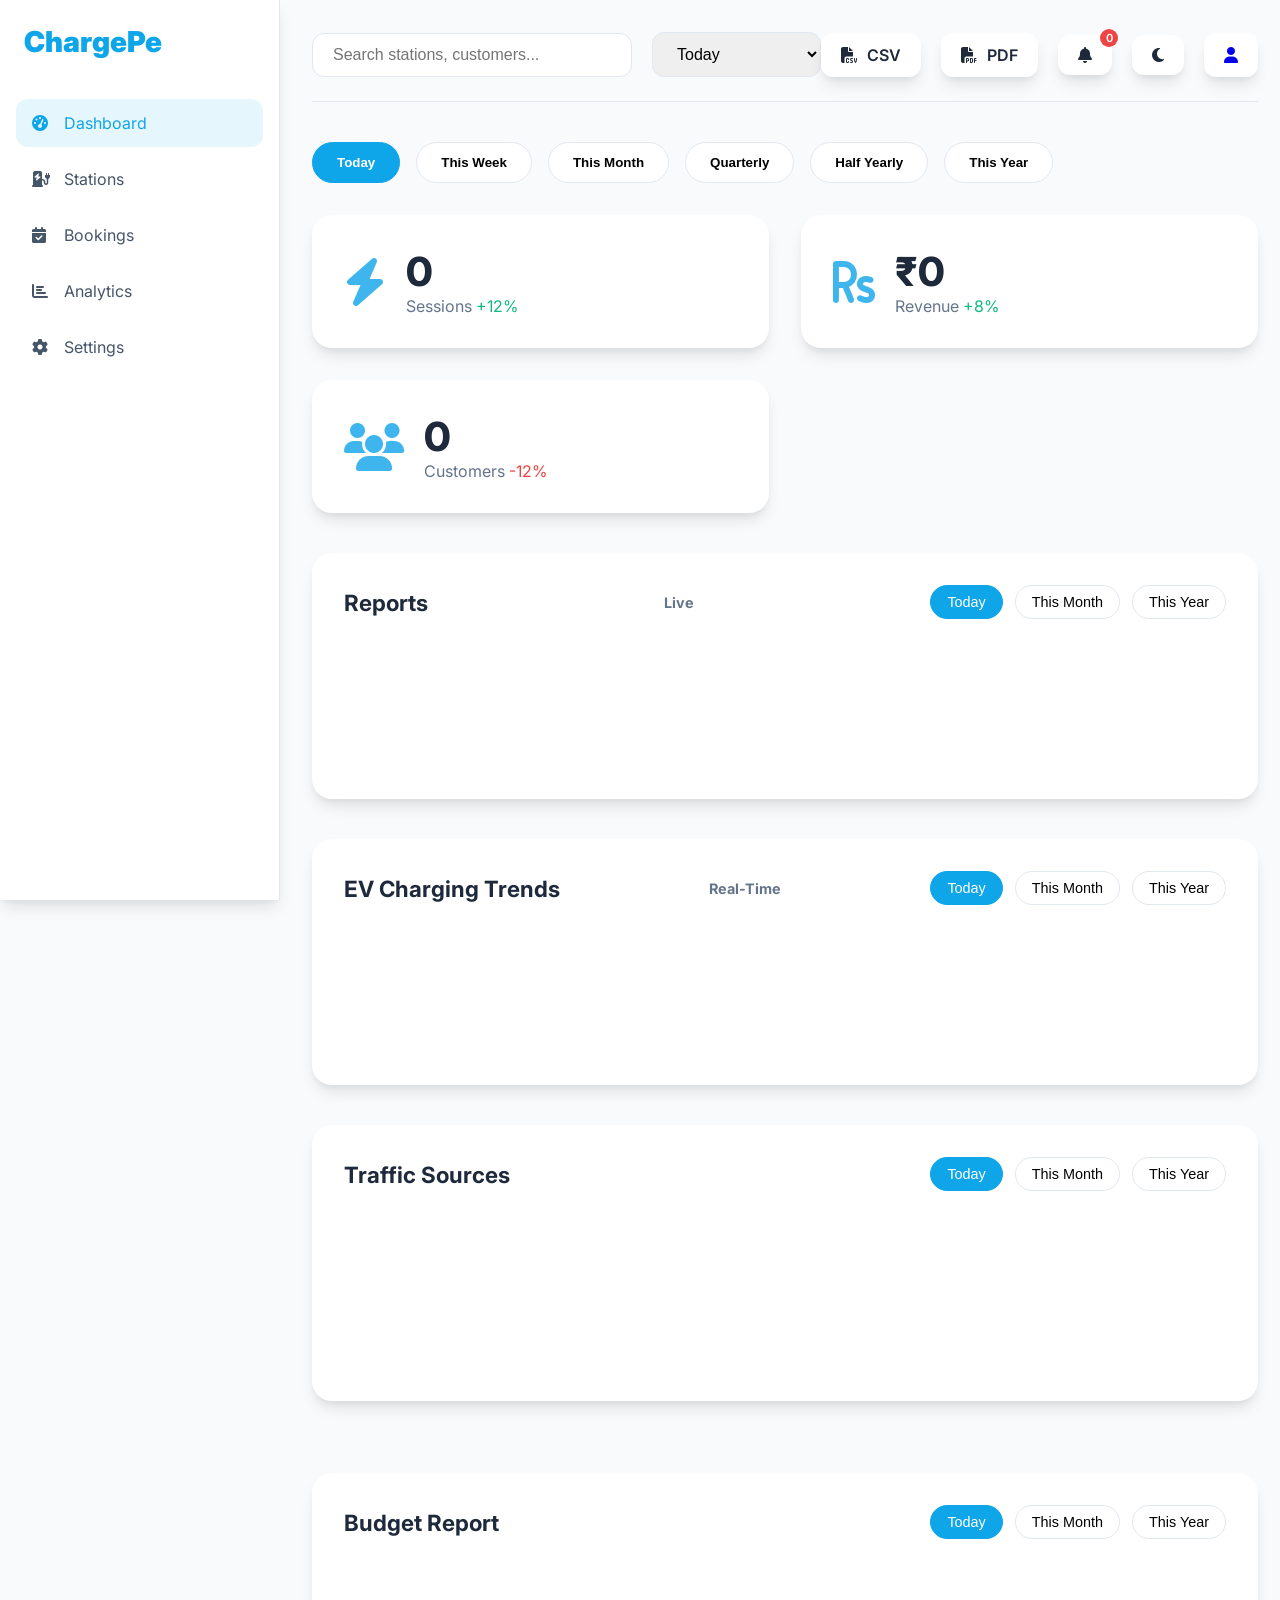
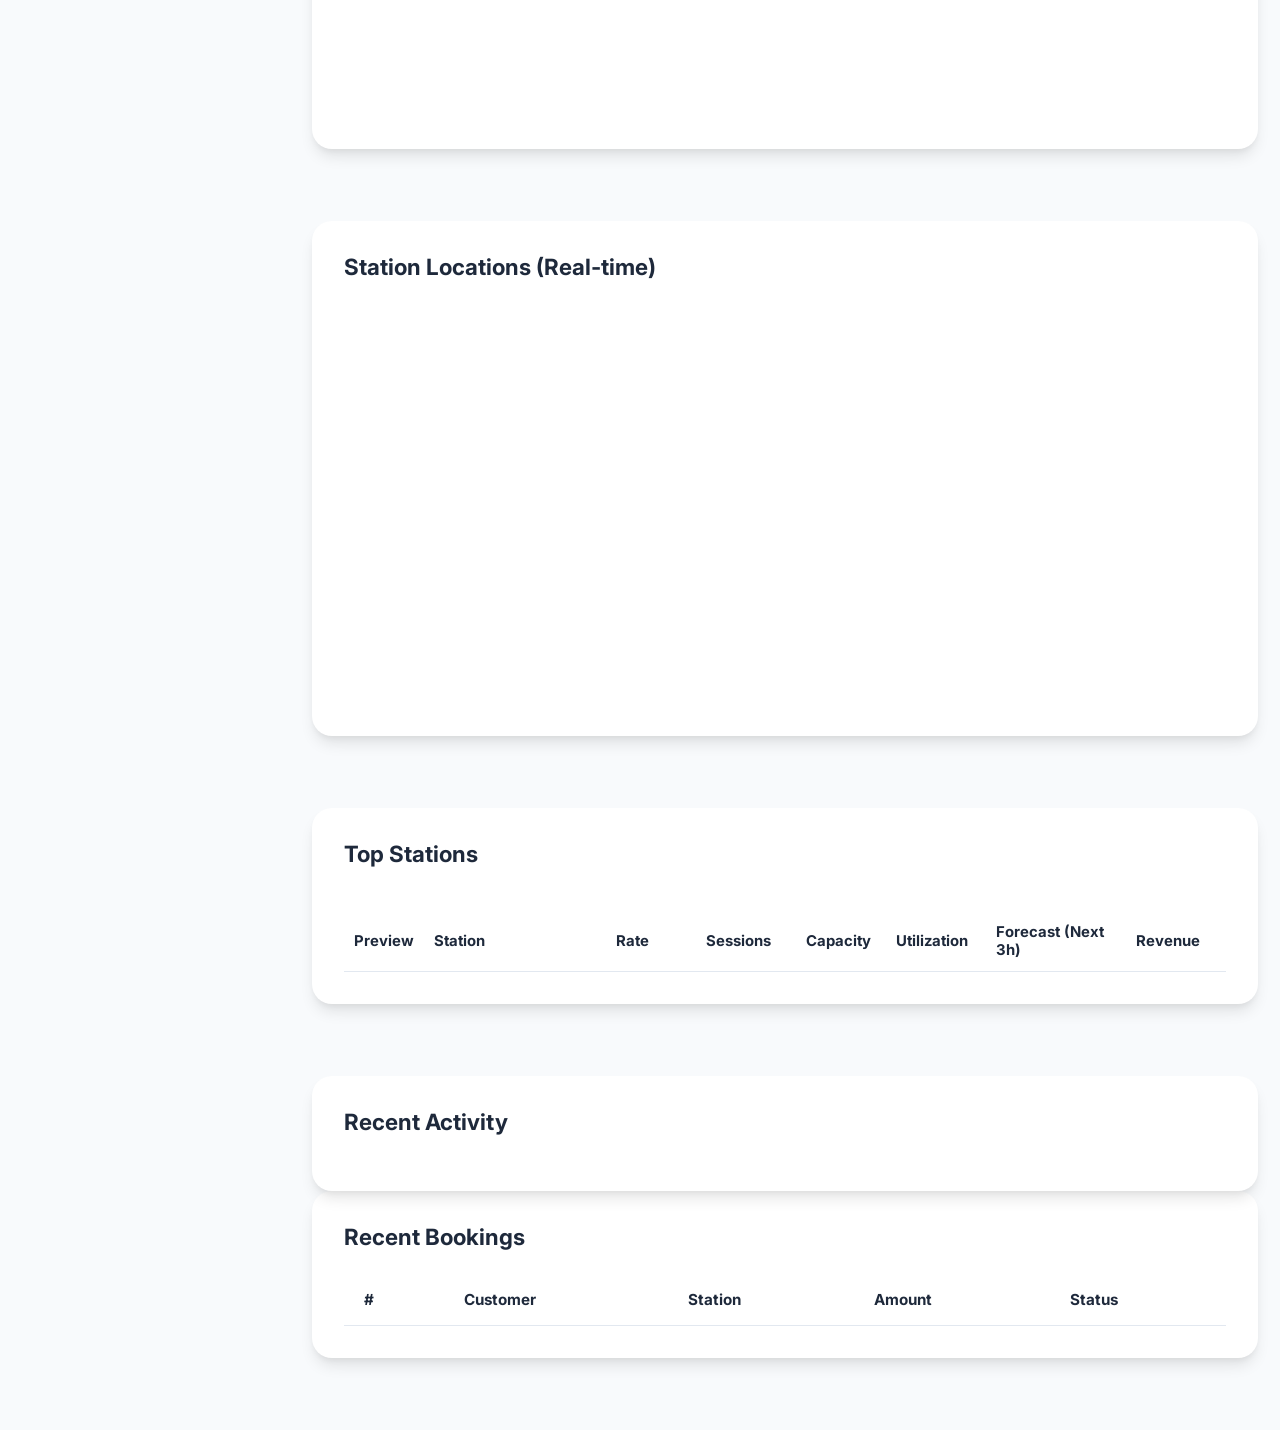
==== dashboard.html @ 171cabf8 "Add files via upload" ====
<!DOCTYPE html>
<html lang="en">

<head>
    <meta charset="UTF-8" />
    <meta name="viewport" content="width=device-width, initial-scale=1.0" />
    <title>ChargePe • Admin Dashboard</title>

    <!-- Fonts & Icons -->
    <link href="https://fonts.googleapis.com/css2?family=Inter:wght@300;400;500;600;700;800;900&display=swap"
        rel="stylesheet">
    <link rel="stylesheet" href="https://cdnjs.cloudflare.com/ajax/libs/font-awesome/6.5.0/css/all.min.css" />

    <!-- Leaflet for Maps -->
    <link rel="stylesheet" href="https://unpkg.com/leaflet@1.9.4/dist/leaflet.css" />
    <script src="https://unpkg.com/leaflet@1.9.4/dist/leaflet.js"></script>

    <!-- Chart.js -->
    <script src="https://cdn.jsdelivr.net/npm/chart.js"></script>

    <!-- PapaParse for CSV generation -->
    <script src="https://cdnjs.cloudflare.com/ajax/libs/PapaParse/5.4.1/papaparse.min.js"></script>

    <!-- jsPDF + autoTable for PDF generation -->
    <script src="https://cdnjs.cloudflare.com/ajax/libs/jspdf/2.5.1/jspdf.umd.min.js"></script>
    <script src="https://cdnjs.cloudflare.com/ajax/libs/jspdf-autotable/3.8.2/jspdf.plugin.autotable.min.js"></script>

    <style>
        :root {
            --bg: #f8fafc;
            --card: #ffffff;
            --text: #1e293b;
            --muted: #64748b;
            --primary: #0ea5e9;
            --green: #10b981;
            --orange: #f59e0b;
            --red: #ef4444;
            --border: #e2e8f0;
            --shadow: 0 10px 15px -3px rgba(0, 0, 0, 0.1), 0 4px 6px -2px rgba(0, 0, 0, 0.05);
            --sidebar: #ffffff;
            --sidebar-text: #475569;
        }

        body.dark {
            --bg: #0f172a;
            --card: #1e293b;
            --text: #e2e8f0;
            --muted: #94a3b8;
            --border: #334155;
            --shadow: 0 10px 15px -3px rgba(0, 0, 0, 0.4);
            --sidebar: #1e293b;
            --sidebar-text: #cbd5e1;
        }

        * {
            box-sizing: border-box;
            margin: 0;
            padding: 0;
        }

        body {
            font-family: 'Inter', sans-serif;
            background: var(--bg);
            color: var(--text);
            display: flex;
            transition: background 0.3s;
        }

        body.dark .chart-title,
        body.dark .summary-info p,
        body.dark .activity-item,
        body.dark table th,
        body.dark table td {
            color: var(--text);
        }

        /* Sidebar */
        .sidebar {
            width: 280px;
            background: var(--sidebar);
            border-right: 1px solid var(--border);
            padding: 24px 16px;
            height: 100vh;
            position: fixed;
            overflow-y: auto;
            box-shadow: var(--shadow);
            z-index: 100;
        }

        .sidebar .logo {
            font-size: 1.8rem;
            font-weight: 900;
            color: var(--primary);
            margin-bottom: 40px;
            padding-left: 8px;
        }

        .nav-item {
            padding: 14px 16px;
            border-radius: 12px;
            margin-bottom: 8px;
            display: flex;
            align-items: center;
            gap: 12px;
            color: var(--sidebar-text);
            cursor: pointer;
            transition: all 0.3s;
        }

        .nav-item:hover,
        .nav-item.active {
            background: rgba(14, 165, 233, 0.1);
            color: var(--primary);
        }

        .nav-item i {
            width: 20px;
        }

        /* Main Content */
        .main-content {
            margin-left: 280px;
            flex: 1;
            padding: 32px;
        }

        header {
            display: flex;
            justify-content: space-between;
            align-items: center;
            margin-bottom: 40px;
            padding-bottom: 24px;
            border-bottom: 1px solid var(--border);
        }

        .header-right {
            display: flex;
            align-items: center;
            gap: 20px;
        }

        .search-bar {
            padding: 12px 20px;
            border: 1px solid var(--border);
            border-radius: 12px;
            background: var(--card);
            width: 320px;
            font-size: 1rem;
        }

        .icon-btn {
            padding: 12px 20px;
            background: var(--card);
            border-radius: 12px;
            cursor: pointer;
            box-shadow: var(--shadow);
            display: flex;
            align-items: center;
            gap: 10px;
            font-weight: 600;
            transition: all 0.3s;
        }

        .icon-btn:hover {
            transform: translateY(-2px);
        }

        .badge {
            position: absolute;
            top: -6px;
            right: -6px;
            background: var(--red);
            color: white;
            font-size: 0.7rem;
            width: 18px;
            height: 18px;
            border-radius: 50%;
            display: flex;
            align-items: center;
            justify-content: center;
        }

        .summary-cards {
            display: grid;
            grid-template-columns: repeat(auto-fit, minmax(300px, 1fr));
            gap: 32px;
            margin-bottom: 40px;
        }

        .summary-card {
            background: var(--card);
            padding: 32px;
            border-radius: 20px;
            box-shadow: var(--shadow);
            display: flex;
            align-items: center;
            gap: 20px;
            transition: all 0.3s;
        }

        .summary-card:hover {
            transform: translateY(-5px);
        }

        .summary-card i {
            font-size: 3rem;
            color: var(--primary);
            opacity: 0.8;
        }

        .summary-info h3 {
            font-size: 2.5rem;
            font-weight: 800;
        }

        .summary-info p {
            color: var(--muted);
            font-size: 1rem;
        }

        .chart-container,
        .table-card {
            background: var(--card);
            border-radius: 20px;
            padding: 32px;
            box-shadow: var(--shadow);
            margin-bottom: 40px;
        }

        .chart-title {
            font-size: 1.4rem;
            color: var(--text);
            margin-bottom: 24px;
            display: flex;
            justify-content: space-between;
            align-items: center;
            font-weight: 700;
        }

        .chart-filter {
            display: flex;
            gap: 12px;
        }

        .chart-filter-btn {
            padding: 8px 16px;
            border-radius: 999px;
            border: 1px solid var(--border);
            background: var(--card);
            cursor: pointer;
            transition: all 0.3s;
            font-size: 0.9rem;
        }

        .chart-filter-btn:hover {
            background: var(--primary);
            color: white;
        }

        .chart-filter-btn.active {
            background: var(--primary);
            color: white;
            border-color: var(--primary);
        }

        .grid {
            display: grid;
            grid-template-columns: repeat(auto-fit, minmax(450px, 1fr));
            gap: 32px;
        }

        .status-approved {
            background: #dcfce7;
            color: var(--green);
        }

        .status-pending {
            background: #fef3c7;
            color: var(--orange);
        }

        .status-rejected {
            background: #fee2e2;
            color: var(--red);
        }

        .status {
            padding: 8px 16px;
            border-radius: 999px;
            font-weight: 600;
            font-size: 0.9rem;
        }

        /* Filter Buttons */
        .filter-row {
            display: flex;
            gap: 16px;
            margin-bottom: 32px;
            flex-wrap: wrap;
        }

        .filter-btn {
            padding: 12px 24px;
            border-radius: 999px;
            border: 1px solid var(--border);
            background: var(--card);
            cursor: pointer;
            transition: all 0.3s;
            font-weight: 600;
        }

        .filter-btn:hover {
            background: var(--primary);
            color: white;
        }

        .filter-btn.active {
            background: var(--primary);
            color: white;
            border-color: var(--primary);
        }

        /* Popup */
        #bookingPopup {
            position: fixed;
            bottom: 40px;
            right: 40px;
            width: 400px;
            background: var(--card);
            border-radius: 20px;
            padding: 32px;
            box-shadow: 0 20px 40px rgba(0, 0, 0, 0.25);
            border: 1px solid var(--border);
            z-index: 1000;
            display: none;
            animation: slideUp 0.4s ease;
        }

        @keyframes slideUp {
            from {
                transform: translateY(100px);
                opacity: 0;
            }

            to {
                transform: translateY(0);
                opacity: 1;
            }
        }

        .popup-station-img {
            width: 100%;
            height: 160px;
            object-fit: cover;
            border-radius: 16px;
            margin: 20px 0;
        }

        /* Activity Log */
        .activity-log {
            background: var(--card);
            border-radius: 20px;
            padding: 32px;
            box-shadow: var(--shadow);
            max-height: 450px;
            overflow-y: auto;
        }

        .activity-item {
            padding: 16px 0;
            border-bottom: 1px solid var(--border);
            font-size: 1rem;
            color: var(--muted);
        }

        .activity-item:last-child {
            border-bottom: none;
        }

        table {
            width: 100%;
            border-collapse: collapse;
            margin-top: 20px;
        }

        th,
        td {
            padding: 16px 20px;
            text-align: left;
            border-bottom: 1px solid var(--border);
            font-size: 0.95rem;
        }

        th {
            font-weight: 700;
            color: var(--text);
        }

        td img {
            border-radius: 8px;
        }

        /* Top Stations Specific Styling */
        #top-stations table th,
        #top-stations table td {
            padding: 12px 10px;
            font-size: 0.93rem;
        }

        #top-stations table img {
            width: 36px;
            height: 36px;
            object-fit: cover;
            border-radius: 6px;
        }

        @media (max-width: 1400px) {
            .grid {
                grid-template-columns: 1fr;
            }
        }

        @media (max-width: 1024px) {
            .sidebar {
                width: 80px;
                padding: 24px 0;
            }

            .sidebar .logo,
            .nav-item span {
                display: none;
            }

            .main-content {
                margin-left: 80px;
            }

            .search-bar {
                width: 200px;
            }
        }
    </style>
</head>

<body>

    <!-- Sidebar -->
    <aside class="sidebar">
        <div class="logo">ChargePe</div>
        <nav>
            <div class="nav-item active" data-section="dashboard"><i
                    class="fas fa-tachometer-alt"></i><span>Dashboard</span></div>
            <div class="nav-item" data-section="top-stations"><i
                    class="fas fa-charging-station"></i><span>Stations</span></div>
            <div class="nav-item" data-section="recent-bookings"><i
                    class="fas fa-calendar-check"></i><span>Bookings</span></div>
            <div class="nav-item" data-section="traffic-sources"><i class="fas fa-chart-bar"></i><span>Analytics</span>
            </div>
            <div class="nav-item"><i class="fas fa-cog"></i><span>Settings</span></div>
        </nav>
    </aside>

    <!-- Main Content -->
    <div class="main-content">
        <header>
            <div class="header-right">
                <input type="text" class="search-bar" placeholder="Search stations, customers...">
                <select style="padding:12px 20px; border-radius:12px; border:1px solid var(--border); font-size:1rem;">
                    <option>Today</option>
                    <option>This Week</option>
                    <option>This Month</option>
                    <option>Custom Range</option>
                </select>
            </div>
            <div class="header-right">
                <div class="icon-btn" onclick="exportCSV()"><i class="fas fa-file-csv"></i> CSV</div>
                <div class="icon-btn" onclick="exportPDF()"><i class="fas fa-file-pdf"></i> PDF</div>
                <div class="icon-btn" style="position:relative;"><i class="fas fa-bell"></i><span class="badge"
                        id="pendingCount">0</span></div>
                <div class="icon-btn" onclick="document.body.classList.toggle('dark')"><i class="fas fa-moon"></i></div>
                <div class="icon-btn"><a href="index.html" target="_blank" rel="noopener noreferrer"><i
                            class="fas fa-user"></i></a></div>
            </div>
        </header>

        <!-- Filter Row -->
        <div class="filter-row">
            <button class="filter-btn active" data-filter="today">Today</button>
            <button class="filter-btn" data-filter="week">This Week</button>
            <button class="filter-btn" data-filter="month">This Month</button>
            <button class="filter-btn" data-filter="quarter">Quarterly</button>
            <button class="filter-btn" data-filter="half">Half Yearly</button>
            <button class="filter-btn" data-filter="year">This Year</button>
        </div>

        <!-- Summary Cards -->
        <div class="summary-cards" id="dashboard">
            <div class="summary-card"><i class="fas fa-bolt"></i>
                <div class="summary-info">
                    <h3 id="sessionsValue">0</h3>
                    <p>Sessions <span style="color:var(--green)">+12%</span></p>
                </div>
            </div>
            <div class="summary-card"><i class="fas fa-rupee-sign"></i>
                <div class="summary-info">
                    <h3 id="revenueValue">₹0</h3>
                    <p>Revenue <span style="color:var(--green)">+8%</span></p>
                </div>
            </div>
            <div class="summary-card"><i class="fas fa-users"></i>
                <div class="summary-info">
                    <h3 id="customersValue">0</h3>
                    <p>Customers <span style="color:var(--red)">-12%</span></p>
                </div>
            </div>
        </div>

        <!-- Reports Chart -->
        <div class="chart-container">
            <div class="chart-title">Reports <span style="font-size:0.9rem;color:var(--muted)">Live</span>
                <div class="chart-filter">
                    <button class="chart-filter-btn active" data-chart="reportsChart" data-filter="today">Today</button>
                    <button class="chart-filter-btn" data-chart="reportsChart" data-filter="month">This Month</button>
                    <button class="chart-filter-btn" data-chart="reportsChart" data-filter="year">This Year</button>
                </div>
            </div>
            <canvas id="reportsChart" height="120"></canvas>
        </div>

        <!-- Real-Time EV Charging Trends Chart -->
        <div class="chart-container">
            <div class="chart-title">EV Charging Trends <span
                    style="font-size:0.9rem;color:var(--muted)">Real-Time</span>
                <div class="chart-filter">
                    <button class="chart-filter-btn active" data-chart="trendsChart" data-filter="today">Today</button>
                    <button class="chart-filter-btn" data-chart="trendsChart" data-filter="month">This Month</button>
                    <button class="chart-filter-btn" data-chart="trendsChart" data-filter="year">This Year</button>
                </div>
            </div>
            <canvas id="trendsChart" height="120"></canvas>
        </div>

        <!-- Grid -->
        <div class="grid">
            <div class="chart-container" id="traffic-sources">
                <div class="chart-title">Traffic Sources
                    <div class="chart-filter">
                        <button class="chart-filter-btn active" data-chart="trafficChart"
                            data-filter="today">Today</button>
                        <button class="chart-filter-btn" data-chart="trafficChart" data-filter="month">This
                            Month</button>
                        <button class="chart-filter-btn" data-chart="trafficChart" data-filter="year">This Year</button>
                    </div>
                </div>
                <canvas id="trafficChart"></canvas>
            </div>
            <div class="chart-container">
                <div class="chart-title">Budget Report
                    <div class="chart-filter">
                        <button class="chart-filter-btn active" data-chart="budgetChart"
                            data-filter="today">Today</button>
                        <button class="chart-filter-btn" data-chart="budgetChart" data-filter="month">This
                            Month</button>
                        <button class="chart-filter-btn" data-chart="budgetChart" data-filter="year">This Year</button>
                    </div>
                </div>
                <canvas id="budgetChart"></canvas>
            </div>
            <div class="chart-container">
                <div class="chart-title">Station Locations (Real-time)</div>
                <div id="map" style="height: 400px;"></div>
            </div>

            <!-- Top Stations Table - Improved Fit -->
            <div class="table-card" id="top-stations">
                <div class="chart-title">Top Stations</div>
                <div style="overflow-x:auto;">
                    <table style="min-width:800px;">
                        <thead>
                            <tr>
                                <th style="width:60px;">Preview</th>
                                <th>Station</th>
                                <th style="width:90px;">Rate</th>
                                <th style="width:100px;">Sessions</th>
                                <th style="width:90px;">Capacity</th>
                                <th style="width:100px;">Utilization</th>
                                <th style="width:140px;">Forecast (Next 3h)</th>
                                <th style="width:100px;">Revenue</th>
                            </tr>
                        </thead>
                        <tbody id="topStationsBody" style="font-size:0.92rem;"></tbody>
                    </table>
                </div>
            </div>

            <div class="activity-log">
                <div class="chart-title">Recent Activity</div>
                <div id="activityLog"></div>
            </div>
        </div>

        <!-- Recent Bookings Table -->
        <div class="table-card" id="recent-bookings">
            <div class="chart-title">Recent Bookings</div>
            <table>
                <thead>
                    <tr>
                        <th>#</th>
                        <th>Customer</th>
                        <th>Station</th>
                        <th>Amount</th>
                        <th>Status</th>
                    </tr>
                </thead>
                <tbody id="recentBookingsBody"></tbody>
            </table>
        </div>
    </div>

    <!-- Booking Popup -->
    <div id="bookingPopup">
        <h3>New Booking Request</h3>
        <img id="popupStationImg" src="" class="popup-station-img" alt="Station">
        <div id="popupDetails"></div>
        <div id="popupWeather"></div>
        <div style="display:flex;gap:12px;margin-top:20px;">
            <button onclick="approveBooking('manual')"
                style="flex:1;padding:12px;border:none;border-radius:12px;background:var(--green);color:white;font-weight:600;cursor:pointer;">Approve</button>
            <button onclick="rejectBooking()"
                style="flex:1;padding:12px;border:none;border-radius:12px;background:var(--red);color:white;font-weight:600;cursor:pointer;">Reject</button>
        </div>
    </div>

    <script>
        // Station name generator
        const names = ["Nexus", "Quantum", "Prime", "Elite", "Infinity", "Central", "Gateway", "Metro", "Hub", "Plaza"];
        const areas = ["BKC", "Andheri", "Powai", "Bandra", "Worli", "Thane", "Vashi", "Goregaon", "Juhu", "Malad"];
        const areaCoords = {
            'BKC': [19.0600, 72.8600],
            'Andheri': [19.1136, 72.8697],
            'Powai': [19.1164, 72.9047],
            'Bandra': [19.0600, 72.8400],
            'Worli': [18.9936, 72.8169],
            'Thane': [19.2183, 72.9781],
            'Vashi': [19.0771, 72.9990],
            'Goregaon': [19.1648, 72.8493],
            'Juhu': [19.1071, 72.8275],
            'Malad': [19.1867, 72.8484]
        };

        function generateStationName() {
            const name = names[Math.floor(Math.random() * names.length)];
            const area = areas[Math.floor(Math.random() * areas.length)];
            return `${name} ${area}`;
        }

        // Generate initial stations
        let stations = Array.from({ length: 10 }, () => {
            const fullName = generateStationName();
            const area = fullName.split(' ').pop();
            const coords = areaCoords[area];
            const rate = Math.floor(Math.random() * 60) + 30;
            const capacity = Math.floor(Math.random() * 16) + 5;
            const sessions = 0;
            const revenue = 0;
            const occupancy = 0;
            const historicalOccupancy = Array.from({ length: 24 }, () => Math.floor(Math.random() * capacity));
            return { name: fullName, rate, capacity, sessions, revenue, occupancy, historicalOccupancy, coords, filtSessions: 0, filtRevenue: 0, filtOccupancy: 0, weather: {}, forecastedUtil: 0 };
        });

        let bookings = [], activities = [], pendingBooking = null;
        let pendingCount = 0;
        let currentFilter = 'today';
        let reportsChart, trafficChart, budgetChart, trendsChart;
        let trafficSourcesData = {
            today: [35, 25, 15, 15, 10],
            month: [40, 30, 20, 5, 5],
            year: [45, 25, 15, 10, 5]
        };

        // Advanced forecasting
        function advancedForecastUtilization(historical, capacity, temperature) {
            if (historical.length === 0) return 50;
            const alpha = 0.4;
            let forecast = historical[0];
            for (let i = 1; i < historical.length; i++) {
                forecast = alpha * historical[i] + (1 - alpha) * forecast;
            }
            const x = Array.from({ length: historical.length }, (_, i) => i + 1);
            const y = historical;
            const n = x.length;
            const sumX = x.reduce((a, b) => a + b, 0);
            const sumY = y.reduce((a, b) => a + b, 0);
            const sumXY = x.reduce((a, b, i) => a + b * y[i], 0);
            const sumX2 = x.reduce((a, b) => a + b * b, 0);
            const slope = (n * sumXY - sumX * sumY) / (n * sumX2 - sumX * sumX);
            const intercept = (sumY - slope * sumX) / n;
            const trend = slope * (n + 1) + intercept;
            let predicted = (forecast * 0.7 + trend * 0.3);
            if (temperature > 30) predicted *= 1.15;
            else if (temperature < 20) predicted *= 0.85;
            return Math.min(100, Math.max(0, (predicted / capacity) * 100));
        }

        // Charts
        function initCharts() {
            const animationOptions = { duration: 1500, easing: 'easeInOutQuart' };
            reportsChart = new Chart(document.getElementById('reportsChart'), {
                type: 'line',
                data: {
                    labels: [],
                    datasets: [
                        { label: 'Sessions', data: [], borderColor: '#4361ee', backgroundColor: '#4361ee40', fill: true },
                        { label: 'Revenue (₹)', data: [], borderColor: '#10b981', backgroundColor: '#10b98140', fill: true },
                        { label: 'Customers', data: [], borderColor: '#f59e0b', backgroundColor: '#f59e0b40', fill: true },
                        { label: 'Predictive Revenue', data: [], borderColor: '#ef4444', backgroundColor: '#ef444440', fill: false, borderDash: [5, 5] }
                    ]
                },
                options: { responsive: true, plugins: { legend: { position: 'bottom' } }, animation: animationOptions, scales: { y: { beginAtZero: true } } }
            });

            trafficChart = new Chart(document.getElementById('trafficChart'), {
                type: 'doughnut',
                data: {
                    labels: ['Search Engine', 'Direct', 'Email', 'Union Ads', 'Video Ads'],
                    datasets: [{ data: trafficSourcesData.today, backgroundColor: ['#4361ee', '#10b981', '#f59e0b', '#ef4444', '#06b6d4'] }]
                },
                options: {
                    responsive: true,
                    plugins: {
                        legend: { position: 'bottom' },
                        tooltip: {
                            callbacks: {
                                label: function (context) {
                                    return context.label + ': ' + context.raw + '%';
                                }
                            }
                        }
                    },
                    animation: animationOptions,
                    cutout: '60%',
                    elements: {
                        arc: {
                            borderWidth: 0
                        }
                    }
                }
            });

            budgetChart = new Chart(document.getElementById('budgetChart'), {
                type: 'radar',
                data: {
                    labels: ['Sales', 'Marketing', 'Develop', 'Customer Support', 'Technology', 'Administration'],
                    datasets: [
                        { label: 'Allocated', data: [90, 70, 85, 60, 75, 65], borderColor: '#4361ee', backgroundColor: '#4361ee30' },
                        { label: 'Actual', data: [85, 75, 80, 65, 70, 70], borderColor: '#10b981', backgroundColor: '#10b98130' }
                    ]
                },
                options: { responsive: true, plugins: { legend: { position: 'bottom' } }, animation: animationOptions }
            });

            trendsChart = new Chart(document.getElementById('trendsChart'), {
                type: 'line',
                data: {
                    labels: [],
                    datasets: [
                        { label: 'Active Sessions', data: [], borderColor: '#4361ee', backgroundColor: '#4361ee40', fill: true },
                        { label: 'Energy Consumed (kWh)', data: [], borderColor: '#10b981', backgroundColor: '#10b98140', fill: true }
                    ]
                },
                options: { responsive: true, plugins: { legend: { position: 'bottom' } }, animation: animationOptions, scales: { y: { beginAtZero: true } } }
            });
        }

        // Real-time trends update
        function updateTrendsChart(filter = 'today') {
            const now = new Date();
            const labels = [];
            const activeSessions = [];
            const energyConsumed = [];
            let interval = 60000; // 1 min
            let count = 60;
            if (filter === 'month') {
                interval = 86400000; // 1 day
                count = 30;
            } else if (filter === 'year') {
                interval = 2592000000; // ~1 month
                count = 12;
            }
            for (let i = count - 1; i >= 0; i--) {
                const time = new Date(now - i * interval);
                labels.push(time.toLocaleDateString([], { month: 'short', day: 'numeric' }));
                const active = bookings.filter(b => b.status === 'Approved' && b.time <= time && new Date(b.time.getTime() + b.duration * 60000) > time).length;
                const energy = active * 50; // Approx 50 kWh per active session
                activeSessions.push(active);
                energyConsumed.push(energy);
            }
            trendsChart.data.labels = labels;
            trendsChart.data.datasets[0].data = activeSessions;
            trendsChart.data.datasets[1].data = energyConsumed;
            trendsChart.update();
        }

        // Initialize Map
        let map, userMarker;
        async function initMap() {
            map = L.map('map').setView([19.0760, 72.8777], 12);
            L.tileLayer('https://{s}.tile.openstreetmap.org/{z}/{x}/{y}.png', {
                attribution: '&copy; <a href="https://www.openstreetmap.org/copyright">OpenStreetMap</a> contributors'
            }).addTo(map);

            if (navigator.geolocation) {
                navigator.geolocation.watchPosition(position => {
                    const { latitude, longitude } = position.coords;
                    if (userMarker) map.removeLayer(userMarker);
                    userMarker = L.marker([latitude, longitude]).addTo(map).bindPopup('Your Location');
                    map.setView([latitude, longitude], 13);
                }, () => { }, { enableHighAccuracy: true });
            }

            for (const s of stations) {
                if (s.coords) {
                    const weather = await fetchWeather(s.coords[0], s.coords[1]);
                    s.weather = weather;
                    s.forecastedUtil = advancedForecastUtilization(s.historicalOccupancy, s.capacity, weather.temperature);
                    L.marker(s.coords).addTo(map).bindPopup(`<b>${s.name}</b><br>Utilization Forecast: ${s.forecastedUtil.toFixed(1)}%`);
                }
            }

            setInterval(() => {
                stations.forEach(s => {
                    const last = s.historicalOccupancy[s.historicalOccupancy.length - 1];
                    const newOcc = Math.max(0, Math.min(s.capacity, last + (Math.random() - 0.5) * 3));
                    s.historicalOccupancy.push(newOcc);
                    s.historicalOccupancy = s.historicalOccupancy.slice(-24);
                    s.occupancy = newOcc;
                    s.forecastedUtil = advancedForecastUtilization(s.historicalOccupancy, s.capacity, s.weather.temperature || 25);
                });
                applyFilter();
                updateTrendsChart();
            }, 10000);
        }

        async function fetchWeather(lat, lon) {
            try {
                const res = await fetch(`https://api.open-meteo.com/v1/forecast?latitude=${lat}&longitude=${lon}&current_weather=true`);
                const data = await res.json();
                return data.current_weather || { temperature: 25, weathercode: 'Clear' };
            } catch (e) {
                return { temperature: 25, weathercode: 'Clear' };
            }
        }

        function renderTables(filteredBookings) {
            const topStations = [...stations].sort((a, b) => b.filtRevenue - a.filtRevenue).slice(0, 8);

            document.getElementById('topStationsBody').innerHTML = topStations.map(s => `
                <tr>
                    <td><img src="https://picsum.photos/36/36?${encodeURIComponent(s.name)}" alt="${s.name}"></td>
                    <td style="font-weight:600;">${s.name}</td>
                    <td>₹${s.rate}</td>
                    <td>${s.filtSessions.toLocaleString()}</td>
                    <td>${s.capacity}</td>
                    <td><strong>${((s.occupancy / s.capacity) * 100).toFixed(1)}%</strong></td>
                    <td>
                        <span style="padding:4px 10px; border-radius:8px; background:${s.forecastedUtil > 80 ? '#fee2e2' : s.forecastedUtil > 50 ? '#fef3c7' : '#dcfce7'
                }; color:${s.forecastedUtil > 80 ? '#991b1b' : s.forecastedUtil > 50 ? '#92400e' : '#166534'
                }; font-size:0.85rem; font-weight:600;">
                            ${s.forecastedUtil.toFixed(1)}%
                        </span>
                    </td>
                    <td><strong>₹${(s.filtRevenue / 100000).toFixed(2)}L</strong></td>
                </tr>
            `).join('');

            const recent = filteredBookings.slice(-10).reverse();
            document.getElementById('recentBookingsBody').innerHTML = recent.map((b, i) =>
                `<tr><td>#${recent.length - i}</td><td>${b.customer}</td><td>${b.station}</td><td>₹${b.amount}</td><td><span class="status status-${b.status.toLowerCase()}">${b.status}</span></td></tr>`
            ).join('');

            document.getElementById('activityLog').innerHTML = activities.slice(0, 10).map(a => `<div class="activity-item">${a}</div>`).join('');
            document.getElementById('pendingCount').textContent = pendingCount;
        }

        function logActivity(msg) {
            activities.unshift(new Date().toLocaleTimeString() + ' — ' + msg);
        }

        async function showBookingPopup(booking) {
            pendingBooking = booking;
            pendingCount++;
            const station = stations.find(s => s.name === booking.station);
            const weather = station ? station.weather : { temperature: 25, weathercode: 'Clear' };
            const forecasted = station ? station.forecastedUtil : 50;
            document.getElementById('popupDetails').innerHTML =
                `<p><strong>Customer:</strong> ${booking.customer}</p>
                 <p><strong>Station:</strong> ${booking.station}</p>
                 <p><strong>Amount:</strong> ₹${booking.amount}</p>
                 <p><strong>Duration:</strong> ${booking.duration} min</p>
                 <p><strong>Capacity:</strong> ${station ? station.capacity : 'N/A'}</p>
                 <p><strong>Occupancy:</strong> ${station ? station.occupancy : 'N/A'}</p>
                 <p><strong>Forecasted Utilization (Next 3h):</strong> ${forecasted.toFixed(1)}%</p>`;
            document.getElementById('popupWeather').innerHTML = `<p><strong>Weather:</strong> ${weather.temperature}°C, ${weather.weathercode}</p>`;
            document.getElementById('popupStationImg').src = `https://picsum.photos/400/140?${encodeURIComponent(booking.station)}`;
            document.getElementById('bookingPopup').style.display = 'block';

            trafficSourcesData.today = trafficSourcesData.today.map(v => v + Math.random() * 2);
            updateTrafficChart('today');
        }

        function approveBooking(mode = 'ai') {
            if (!pendingBooking) return;
            pendingBooking.status = 'Approved';
            pendingBooking.approvedBy = mode === 'ai' ? 'AI' : 'ChargePe Manager';
            const station = stations.find(s => s.name === pendingBooking.station);
            if (station) { station.sessions += 1; station.revenue += pendingBooking.amount; station.occupancy += 1; }
            pendingCount--;
            logActivity(`Approved booking for ${pendingBooking.customer} at ${pendingBooking.station} by ${pendingBooking.approvedBy}`);
            applyFilter();
            updateTrendsChart();
            document.getElementById('bookingPopup').style.display = 'none';
        }

        function rejectBooking() {
            if (!pendingBooking) return;
            pendingBooking.status = 'Rejected';
            pendingCount--;
            logActivity(`Rejected booking for ${pendingBooking.customer} at ${pendingBooking.station}`);
            applyFilter();
            updateTrendsChart();
            document.getElementById('bookingPopup').style.display = 'none';
        }

        function updateSummary(filtSessions, filtRevenue, filtCustomers) {
            document.getElementById('sessionsValue').textContent = (filtSessions / 1000).toFixed(1) + 'K';
            document.getElementById('revenueValue').textContent = `₹${(filtRevenue / 100000).toFixed(2)}L`;
            document.getElementById('customersValue').textContent = (filtCustomers / 1000).toFixed(1) + 'K';
        }

        function applyFilter() {
            const now = new Date();
            let start = new Date(now);
            switch (currentFilter) {
                case 'today': start.setHours(0, 0, 0, 0); break;
                case 'week': start.setDate(start.getDate() - start.getDay()); start.setHours(0, 0, 0, 0); break;
                case 'month': start = new Date(now.getFullYear(), now.getMonth(), 1); break;
                case 'quarter': const q = Math.floor(now.getMonth() / 3) * 3; start = new Date(now.getFullYear(), q, 1); break;
                case 'half': const h = now.getMonth() < 6 ? 0 : 6; start = new Date(now.getFullYear(), h, 1); break;
                case 'year': start = new Date(now.getFullYear(), 0, 1); break;
            }

            const filteredBookings = bookings.filter(b => b.time >= start && b.time <= now && b.status === 'Approved');

            let filtSessions = filteredBookings.length;
            let filtRevenue = filteredBookings.reduce((sum, b) => sum + b.amount, 0);
            let filtCustomers = filteredBookings.length;

            stations.forEach(s => { s.filtSessions = 0; s.filtRevenue = 0; });
            filteredBookings.forEach(b => {
                const station = stations.find(s => s.name === b.station);
                if (station) {
                    station.filtSessions++;
                    station.filtRevenue += b.amount;
                }
            });

            updateSummary(filtSessions, filtRevenue, filtCustomers);
            renderTables(bookings.filter(b => b.time >= start && b.time <= now));

            const bins = getBins(currentFilter, start, now);
            const sessionsData = new Array(bins.length).fill(0);
            const revenueData = new Array(bins.length).fill(0);
            const customersData = new Array(bins.length).fill(0);
            const predictiveRevenue = new Array(bins.length).fill(0);

            filteredBookings.forEach(b => {
                const binIndex = getBinIndex(b.time, bins, currentFilter);
                if (binIndex !== -1) {
                    sessionsData[binIndex]++;
                    revenueData[binIndex] += b.amount;
                    customersData[binIndex]++;
                }
            });

            if (revenueData.length > 1) {
                const last = revenueData[revenueData.length - 1];
                const prev = revenueData[revenueData.length - 2];
                const growth = last - prev;
                for (let i = revenueData.length; i < revenueData.length + 3; i++) {
                    predictiveRevenue[i] = last + growth * (i - revenueData.length + 1);
                }
            }

            reportsChart.data.labels = bins.map(b => b.toLocaleDateString('en-US', { month: 'short', day: 'numeric' }));
            reportsChart.data.datasets[0].data = sessionsData;
            reportsChart.data.datasets[1].data = revenueData;
            reportsChart.data.datasets[2].data = customersData;
            reportsChart.data.datasets[3].data = [...revenueData, ...predictiveRevenue.slice(revenueData.length)];
            reportsChart.update();
        }

        function getBins(filter, start, end) {
            const bins = [];
            let current = new Date(start);
            while (current <= end) {
                bins.push(new Date(current));
                if (filter === 'today') current.setHours(current.getHours() + 1);
                else if (['week', 'month'].includes(filter)) current.setDate(current.getDate() + 1);
                else current.setMonth(current.getMonth() + 1);
            }
            return bins;
        }

        function getBinIndex(time, bins, filter) {
            for (let i = 0; i < bins.length - 1; i++) {
                if (time >= bins[i] && time < bins[i + 1]) return i;
            }
            return bins.length - 1;
        }

        function updateTrafficChart(filter) {
            trafficChart.data.datasets[0].data = trafficSourcesData[filter] || trafficSourcesData.today;
            trafficChart.update();
        }

        function updateChartFilter(chartId, filter) {
            if (chartId === 'trafficChart') updateTrafficChart(filter);
            if (chartId === 'trendsChart') updateTrendsChart(filter);
        }

        const customerNames = ['Aarav Sharma', 'Vihaan Patel', 'Arjun Singh', 'Sai Reddy', 'Rohan Mehta', 'Ishaan Kumar', 'Dhruv Joshi', 'Ayaan Desai', 'Krishna Nair', 'Aditya Rao'];

        function simulateNewBooking(historical = false) {
            const booking = {
                customer: customerNames[Math.floor(Math.random() * customerNames.length)],
                station: stations[Math.floor(Math.random() * stations.length)].name,
                amount: Math.floor(Math.random() * 180) + 70,
                duration: Math.floor(Math.random() * 90) + 30,
                status: historical ? (Math.random() > 0.2 ? 'Approved' : 'Rejected') : 'Pending',
                time: historical ? randomDate(new Date(2025, 0, 1), new Date()) : new Date()
            };
            bookings.push(booking);
            if (!historical) {
                if (Math.random() > 0.5) {
                    approveBooking('ai');
                } else {
                    showBookingPopup(booking);
                }
            }
        }

        function randomDate(start, end) {
            return new Date(start.getTime() + Math.random() * (end.getTime() - start.getTime()));
        }

        // CSV Export
        function exportCSV() {
            const data = bookings.filter(b => b.status === 'Approved').map(b => ({
                Date: b.time.toLocaleDateString(),
                Time: b.time.toLocaleTimeString(),
                Customer: b.customer,
                Station: b.station,
                Amount: b.amount,
                Duration: b.duration + ' min',
                ApprovedBy: b.approvedBy || 'N/A'
            }));
            const csv = Papa.unparse(data);
            const blob = new Blob([csv], { type: 'text/csv' });
            const url = URL.createObjectURL(blob);
            const a = document.createElement('a');
            a.href = url;
            a.download = `ChargePe_Report_${currentFilter}_${new Date().toISOString().split('T')[0]}.csv`;
            a.click();
            URL.revokeObjectURL(url);
            logActivity('Exported data as CSV');
        }

        // PDF Export
        function exportPDF() {
            const { jsPDF } = window.jspdf;
            const doc = new jsPDF({ orientation: 'landscape' });
            doc.setFontSize(18);
            doc.text('ChargePe - Booking Report', 14, 15);
            doc.setFontSize(12);
            doc.text(`Period: ${currentFilter} | Generated: ${new Date().toLocaleDateString()}`, 14, 25);

            const tableData = bookings.filter(b => b.status === 'Approved').map(b => [
                b.time.toLocaleDateString(),
                b.time.toLocaleTimeString(),
                b.customer,
                b.station,
                `₹${b.amount}`,
                b.duration + ' min',
                b.approvedBy || 'N/A'
            ]);

            doc.autoTable({
                head: [['Date', 'Time', 'Customer', 'Station', 'Amount', 'Duration', 'Approved By']],
                body: tableData,
                startY: 35,
                theme: 'grid'
            });

            doc.save(`ChargePe_Report_${currentFilter}_${new Date().toISOString().split('T')[0]}.pdf`);
            logActivity('Exported data as PDF');
        }

        function scrollToSection(sectionId) {
            const element = document.getElementById(sectionId);
            if (element) {
                element.scrollIntoView({ behavior: 'smooth' });
            } else if (sectionId === 'dashboard') {
                window.scrollTo({ top: 0, behavior: 'smooth' });
            }
        }

        document.querySelectorAll('.filter-btn').forEach(btn => {
            btn.addEventListener('click', () => {
                document.querySelectorAll('.filter-btn').forEach(b => b.classList.remove('active'));
                btn.classList.add('active');
                currentFilter = btn.dataset.filter;
                applyFilter();
            });
        });

        document.querySelectorAll('.chart-filter-btn').forEach(btn => {
            btn.addEventListener('click', () => {
                const chartFilter = btn.parentElement;
                chartFilter.querySelectorAll('.chart-filter-btn').forEach(b => b.classList.remove('active'));
                btn.classList.add('active');
                const chartId = btn.dataset.chart;
                const filter = btn.dataset.filter;
                updateChartFilter(chartId, filter);
            });
        });

        document.querySelectorAll('.nav-item').forEach(item => {
            item.addEventListener('click', () => {
                document.querySelectorAll('.nav-item').forEach(i => i.classList.remove('active'));
                item.classList.add('active');
                const section = item.dataset.section;
                if (section) {
                    scrollToSection(section);
                }
            });
        });

        // Real-time sync with index.html using localStorage key 'evBookings'
        window.addEventListener('storage', (event) => {
            if (event.key === 'evBookings') {
                const newBookings = JSON.parse(event.newValue || '[]');
                newBookings.forEach(b => {
                    if (!bookings.find(existing => existing.time === b.time && existing.customer === b.customer)) {
                        bookings.push(b);
                        if (b.status === 'Pending') showBookingPopup(b);
                    }
                });
                applyFilter();
                updateTrendsChart();
            }
        });

        // Init
        (async () => {
            initCharts();
            await initMap();
            for (let i = 0; i < 5000; i++) simulateNewBooking(true);
            setInterval(() => simulateNewBooking(false), 15000 + Math.random() * 10000);
            setInterval(updateTrendsChart, 5000);
            applyFilter();
            updateTrendsChart();
        })();
    </script>
</body>

</html>
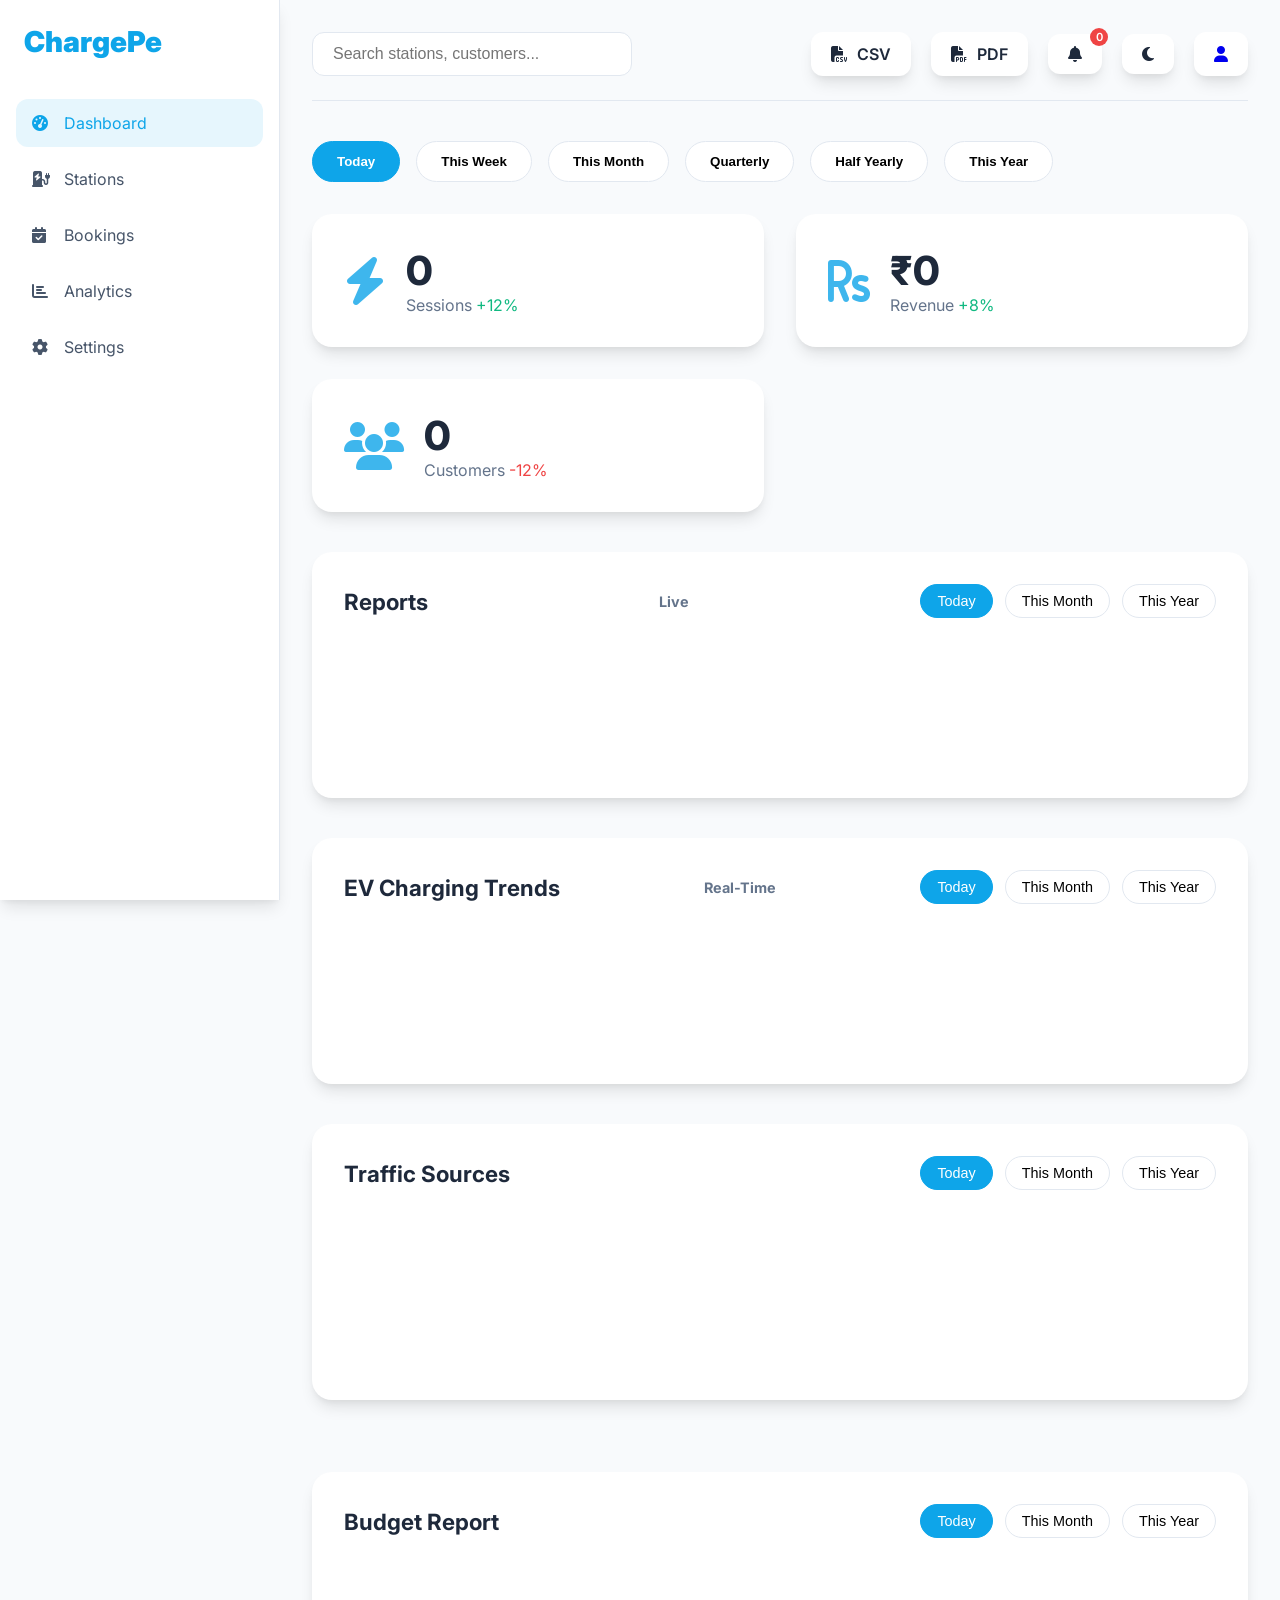
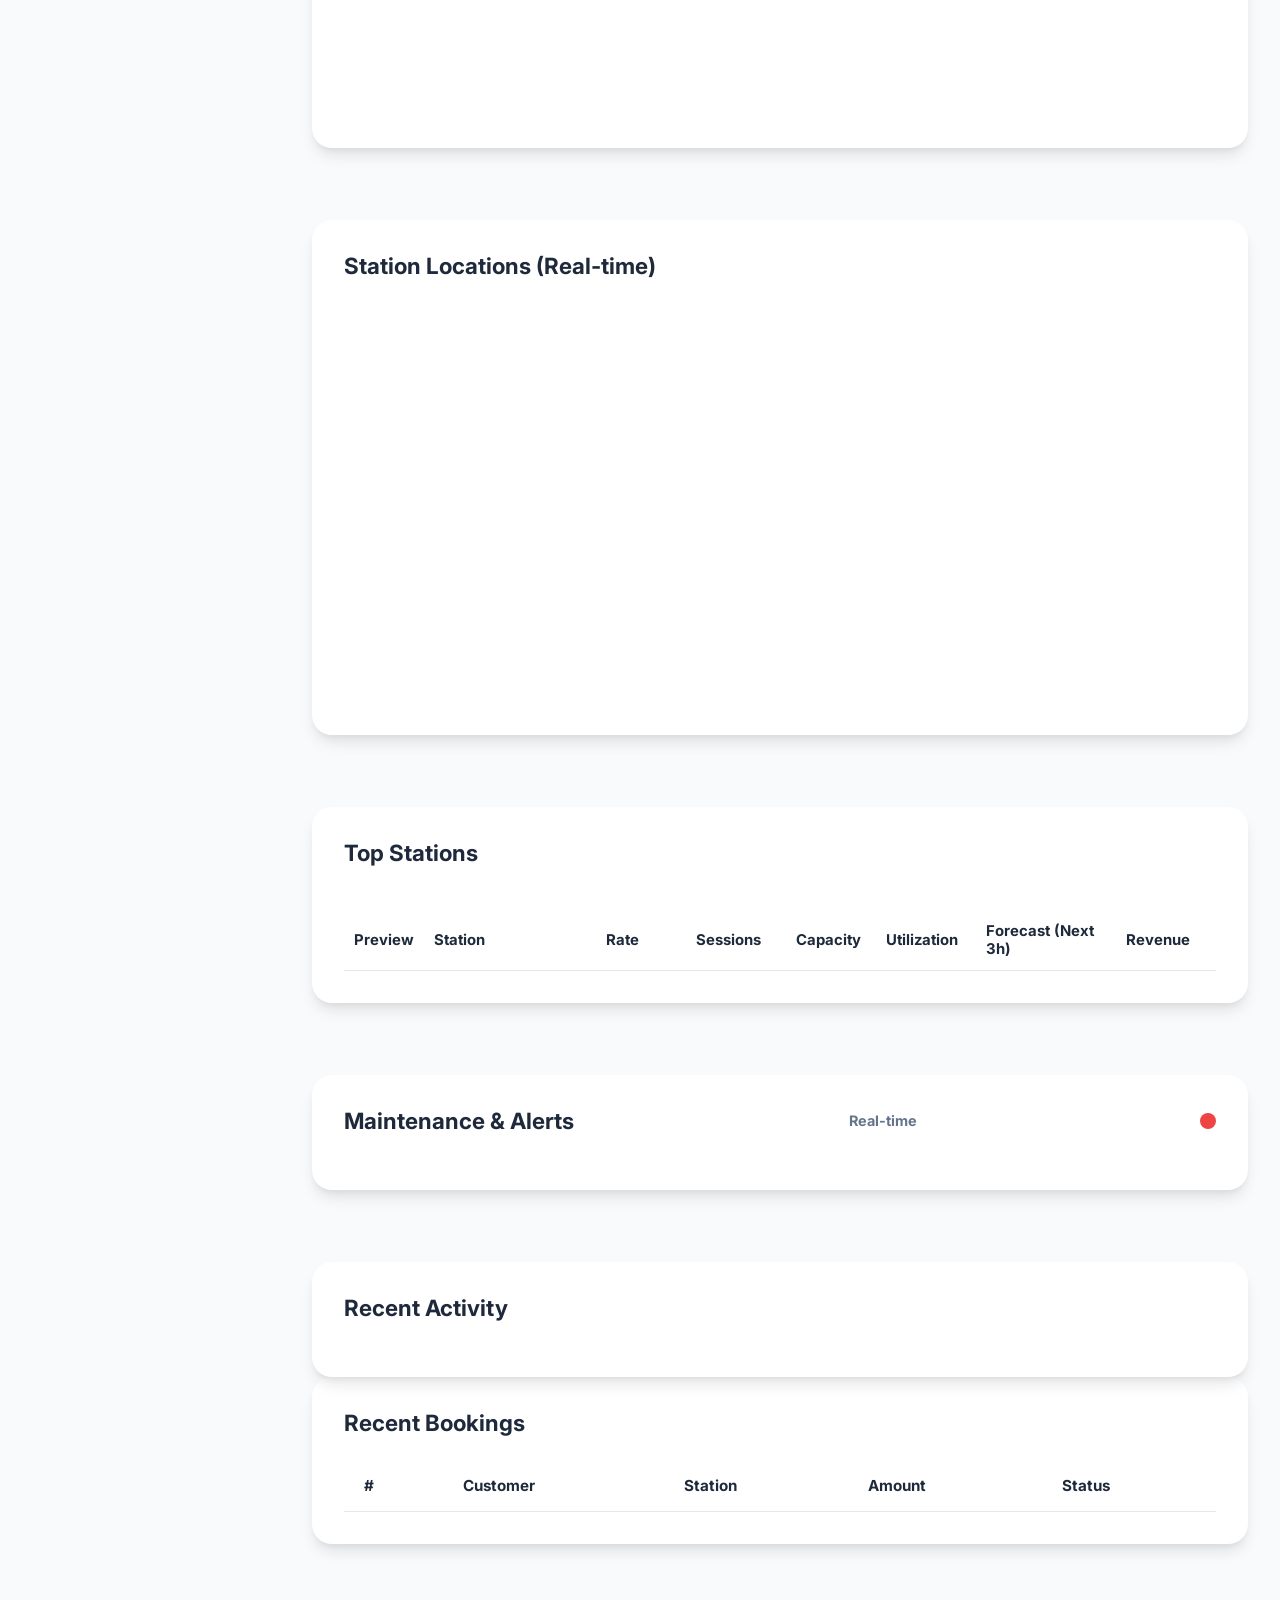
==== commit 6e771cf3: "fine" ====
--- a/dashboard.html
+++ b/dashboard.html
@@ -5,6 +5,7 @@
     <meta charset="UTF-8" />
     <meta name="viewport" content="width=device-width, initial-scale=1.0" />
     <title>ChargePe • Admin Dashboard</title>
+    <link rel="shortcut icon" href="logo.jpg" type="image/x-icon">
 
     <!-- Fonts & Icons -->
     <link href="https://fonts.googleapis.com/css2?family=Inter:wght@300;400;500;600;700;800;900&display=swap"
@@ -161,6 +162,54 @@
             transition: all 0.3s;
         }
 
+        .alert-item {
+            padding: 14px 16px;
+            border-bottom: 1px solid var(--border);
+            display: flex;
+            justify-content: space-between;
+            align-items: center;
+            animation: fadeIn 0.5s ease;
+        }
+
+        .alert-item.critical {
+            background: #fee2e2;
+            border-left: 4px solid var(--red);
+        }
+
+        .alert-item.warning {
+            background: #fef3c7;
+            border-left: 4px solid var(--orange);
+        }
+
+        .alert-item.info {
+            background: #dbeafe;
+            border-left: 4px solid var(--primary);
+        }
+
+        .alert-dismiss {
+            background: none;
+            border: none;
+            font-size: 1.2rem;
+            cursor: pointer;
+            color: var(--muted);
+        }
+
+        .alert-dismiss:hover {
+            color: var(--red);
+        }
+
+        @keyframes fadeIn {
+            from {
+                opacity: 0;
+                transform: translateY(-10px);
+            }
+
+            to {
+                opacity: 1;
+                transform: translateY(0);
+            }
+        }
+
         .icon-btn:hover {
             transform: translateY(-2px);
         }
@@ -437,6 +486,23 @@
 
             .search-bar {
                 width: 200px;
+            }
+        }
+
+        @keyframes pulseRed {
+            0% {
+                box-shadow: 0 0 0 0 rgba(239, 68, 68, 0.7);
+                transform: scale(1);
+            }
+
+            50% {
+                box-shadow: 0 0 0 20px rgba(239, 68, 68, 0);
+                transform: scale(1.02);
+            }
+
+            100% {
+                box-shadow: 0 0 0 0 rgba(239, 68, 68, 0);
+                transform: scale(1);
             }
         }
     </style>
@@ -465,12 +531,6 @@
         <header>
             <div class="header-right">
                 <input type="text" class="search-bar" placeholder="Search stations, customers...">
-                <select style="padding:12px 20px; border-radius:12px; border:1px solid var(--border); font-size:1rem;">
-                    <option>Today</option>
-                    <option>This Week</option>
-                    <option>This Month</option>
-                    <option>Custom Range</option>
-                </select>
             </div>
             <div class="header-right">
                 <div class="icon-btn" onclick="exportCSV()"><i class="fas fa-file-csv"></i> CSV</div>
@@ -541,6 +601,7 @@
         </div>
 
         <!-- Grid -->
+        <!-- Grid - Corrected with Maintenance Alerts beside Recent Activity -->
         <div class="grid">
             <div class="chart-container" id="traffic-sources">
                 <div class="chart-title">Traffic Sources
@@ -571,7 +632,7 @@
                 <div id="map" style="height: 400px;"></div>
             </div>
 
-            <!-- Top Stations Table - Improved Fit -->
+            <!-- Top Stations Table -->
             <div class="table-card" id="top-stations">
                 <div class="chart-title">Top Stations</div>
                 <div style="overflow-x:auto;">
@@ -593,9 +654,22 @@
                 </div>
             </div>
 
+            <!-- Maintenance Alerts (beside Recent Activity, matching height) -->
+            <div class="table-card" id="maintenance-alerts">
+                <div class="chart-title">
+                    Maintenance & Alerts
+                    <span style="font-size:0.9rem;color:var(--muted)">Real-time</span>
+                    <span class="badge" id="maintenanceBadgeSmall"
+                        style="font-size:0.7rem;width:16px;height:16px;position:static;margin-left:8px;"></span>
+                </div>
+                <div id="maintenanceList" style="max-height:340px;overflow-y:auto;"></div>
+                <!-- Adjusted height to match activity log after title -->
+            </div>
+
+            <!-- Recent Activity (beside Maintenance Alerts) -->
             <div class="activity-log">
                 <div class="chart-title">Recent Activity</div>
-                <div id="activityLog"></div>
+                <div id="activityLog" style="max-height:340px;overflow-y:auto;"></div> <!-- Adjusted for consistency -->
             </div>
         </div>
 
@@ -886,23 +960,70 @@
             activities.unshift(new Date().toLocaleTimeString() + ' — ' + msg);
         }
 
+        // Add this variable near the top of your <script> (with other global variables)
+        let popupCounter = 0;  // Tracks how many popups have appeared
+
+        // Replace your current showBookingPopup function with this enhanced version:
         async function showBookingPopup(booking) {
             pendingBooking = booking;
             pendingCount++;
+            popupCounter++; // Increment counter for every popup
+
             const station = stations.find(s => s.name === booking.station);
             const weather = station ? station.weather : { temperature: 25, weathercode: 'Clear' };
             const forecasted = station ? station.forecastedUtil : 50;
+
+            const popup = document.getElementById('bookingPopup');
+            const popupTitle = popup.querySelector('h3');
+
+            // Check if this is an Emergency (every 3rd popup)
+            const isEmergency = popupCounter % 3 === 0;
+
+            if (isEmergency) {
+                // EMERGENCY SOS MODE - Red & Urgent
+                popup.style.background = '#fee2e2';
+                popup.style.border = '3px solid #ef4444';
+                popup.style.boxShadow = '0 20px 50px rgba(239, 68, 68, 0.4)';
+                popupTitle.textContent = 'Emergency Request – SOS';
+                popupTitle.style.color = '#991b1b';
+                popupTitle.style.fontWeight = '900';
+                popupTitle.style.fontSize = '1.6rem';
+                popupTitle.innerHTML = 'Emergency Request – SOS'; // Flashing siren icon
+
+                // Add pulsing animation
+                popup.style.animation = 'pulseRed 1.8s infinite';
+            } else {
+                // NORMAL BOOKING - Reset to original style
+                popup.style.background = 'var(--card)';
+                popup.style.border = '1px solid var(--border)';
+                popup.style.boxShadow = '0 20px 40px rgba(0, 0, 0, 0.25)';
+                popup.style.animation = 'slideUp 0.4s ease';
+                popupTitle.textContent = 'New Booking Request';
+                popupTitle.style.color = 'var(--text)';
+                popupTitle.style.fontWeight = '700';
+                popupTitle.style.fontSize = '1.5rem';
+            }
+
+            // Update popup content (same as before)
             document.getElementById('popupDetails').innerHTML =
                 `<p><strong>Customer:</strong> ${booking.customer}</p>
-                 <p><strong>Station:</strong> ${booking.station}</p>
-                 <p><strong>Amount:</strong> ₹${booking.amount}</p>
-                 <p><strong>Duration:</strong> ${booking.duration} min</p>
-                 <p><strong>Capacity:</strong> ${station ? station.capacity : 'N/A'}</p>
-                 <p><strong>Occupancy:</strong> ${station ? station.occupancy : 'N/A'}</p>
-                 <p><strong>Forecasted Utilization (Next 3h):</strong> ${forecasted.toFixed(1)}%</p>`;
-            document.getElementById('popupWeather').innerHTML = `<p><strong>Weather:</strong> ${weather.temperature}°C, ${weather.weathercode}</p>`;
-            document.getElementById('popupStationImg').src = `https://picsum.photos/400/140?${encodeURIComponent(booking.station)}`;
-            document.getElementById('bookingPopup').style.display = 'block';
+         <p><strong>Station:</strong> ${booking.station}</p>
+         <p><strong>Amount:</strong> ₹${booking.amount}</p>
+         <p><strong>Duration:</strong> ${booking.duration} min</p>
+         <p><strong>Capacity:</strong> ${station ? station.capacity : 'N/A'}</p>
+         <p><strong>Occupancy:</strong> ${station ? station.occupancy : 'N/A'}</p>
+         <p><strong>Forecasted Utilization (Next 3h):</strong> ${forecasted.toFixed(1)}%</p>`;
+
+            document.getElementById('popupWeather').innerHTML =
+                `<p><strong>Weather:</strong> ${weather.temperature}°C, ${weather.weathercode}</p>`;
+
+            document.getElementById('popupStationImg').src =
+                `https://picsum.photos/400/140?${encodeURIComponent(booking.station)}`;
+
+            popup.style.display = 'block';
+
+            // Optional: Play sound on emergency (uncomment if you want)
+            // if (isEmergency) new Audio('https://assets.mixkit.co/sfx/preview/mixkit-emergency-alert-loop-2979.mp3').play();
 
             trafficSourcesData.today = trafficSourcesData.today.map(v => v + Math.random() * 2);
             updateTrafficChart('today');
@@ -1171,6 +1292,146 @@
             updateTrendsChart();
         })();
     </script>
+    <script>
+        /* 4. Add this entire script block near the top (with other global variables) */
+        let maintenanceAlerts = [];   // { id, type, message, station, level: 'critical'|'warning'|'info', timestamp }
+
+        // Generate scheduled maintenance (demo)
+        function scheduleRandomMaintenance() {
+            if (Math.random() < 0.25) {
+                const station = stations[Math.floor(Math.random() * stations.length)];
+                const future = new Date(Date.now() + Math.random() * 6 * 60 * 60 * 1000); // next 0–6h
+                addMaintenanceAlert({
+                    type: 'scheduled',
+                    message: `Scheduled maintenance planned`,
+                    station: station.name,
+                    level: 'info',
+                    timestamp: future
+                });
+            }
+        }
+
+        // Add new alert
+        function addMaintenanceAlert(alert) {
+            const id = Date.now() + Math.random();
+            maintenanceAlerts.unshift({ id, ...alert });
+            renderMaintenanceAlerts();
+            updateMaintenanceBadge();
+
+            // Critical → optional sound + stronger visual
+            if (alert.level === 'critical') {
+                document.getElementById('maintenanceBadge').style.animation = 'pulseRed 1.8s infinite';
+                // new Audio('https://assets.mixkit.co/sfx/preview/mixkit-alert-buzzer-1350.mp3').play().catch(()=>{}); // uncomment if you want sound
+            }
+        }
+
+        // Remove alert
+        function dismissMaintenanceAlert(id) {
+            maintenanceAlerts = maintenanceAlerts.filter(a => a.id !== id);
+            renderMaintenanceAlerts();
+            updateMaintenanceBadge();
+        }
+
+        // Render list
+        function renderMaintenanceAlerts() {
+            const container = document.getElementById('maintenanceList');
+            if (maintenanceAlerts.length === 0) {
+                container.innerHTML = '<div style="text-align:center;padding:40px;color:var(--muted);">No active alerts</div>';
+                return;
+            }
+
+            container.innerHTML = maintenanceAlerts.map(a => {
+                const time = a.timestamp ?
+                    new Date(a.timestamp).toLocaleTimeString([], { hour: '2-digit', minute: '2-digit' }) :
+                    new Date().toLocaleTimeString([], { hour: '2-digit', minute: '2-digit' });
+
+                return `
+        <div class="alert-item ${a.level}">
+            <div>
+                <strong>${a.station}</strong><br>
+                <small style="color:var(--muted);">${a.message} • ${time}</small>
+            </div>
+            <button class="alert-dismiss" onclick="dismissMaintenanceAlert(${a.id})" title="Dismiss">
+                <i class="fas fa-times"></i>
+            </button>
+        </div>`;
+            }).join('');
+        }
+
+        // Update badge count
+        function updateMaintenanceBadge() {
+            const critical = maintenanceAlerts.filter(a => a.level === 'critical').length;
+            const total = maintenanceAlerts.length;
+            const badge = document.getElementById('maintenanceBadge');
+            const badgeSmall = document.getElementById('maintenanceBadgeSmall');
+
+            if (total === 0) {
+                badge.style.display = 'none';
+                badge.style.animation = '';
+                if (badgeSmall) badgeSmall.style.display = 'none';
+            } else {
+                badge.style.display = 'flex';
+                badge.textContent = critical > 0 ? critical : total;
+                badge.style.background = critical > 0 ? 'var(--red)' : 'var(--orange)';
+
+                if (badgeSmall) {
+                    badgeSmall.style.display = 'flex';
+                    badgeSmall.textContent = critical > 0 ? critical : total;
+                    badgeSmall.style.background = critical > 0 ? 'var(--red)' : 'var(--orange)';
+                }
+
+                if (critical > 0) {
+                    badge.style.animation = 'pulseRed 1.8s infinite';
+                }
+            }
+        }
+        // Real-time check every 10 seconds (same interval as other updates)
+        setInterval(() => {
+            stations.forEach(s => {
+                const util = (s.occupancy / s.capacity) * 100;
+                const freePorts = s.capacity - s.occupancy;
+
+                // Overload Risk
+                if (util > 90) {
+                    const existing = maintenanceAlerts.find(a => a.station === s.name && a.type === 'overload');
+                    if (!existing) {
+                        addMaintenanceAlert({
+                            type: 'overload',
+                            message: `Over 90% utilization (${util.toFixed(1)}%)`,
+                            station: s.name,
+                            level: 'critical'
+                        });
+                    }
+                }
+
+                // Low Availability
+                if (freePorts <= 2 && freePorts > 0) {
+                    const existing = maintenanceAlerts.find(a => a.station === s.name && a.type === 'lowports');
+                    if (!existing) {
+                        addMaintenanceAlert({
+                            type: 'lowports',
+                            message: `Only ${freePorts} port${freePorts === 1 ? '' : 's'} available`,
+                            station: s.name,
+                            level: 'warning'
+                        });
+                    }
+                }
+            });
+
+            // Occasionally schedule maintenance (demo)
+            scheduleRandomMaintenance();
+        }, 10000);
+
+        // Also scroll to maintenance section when clicked
+        document.querySelector('[data-section="maintenance-alerts"]').addEventListener('click', () => {
+            document.querySelectorAll('.nav-item').forEach(i => i.classList.remove('active'));
+            document.querySelector('[data-section="maintenance-alerts"]').classList.add('active');
+            document.getElementById('maintenance-alerts').scrollIntoView({ behavior: 'smooth' });
+        });
+
+        // Initial render
+        renderMaintenanceAlerts();
+    </script>
 </body>
 
-</html>+</html>
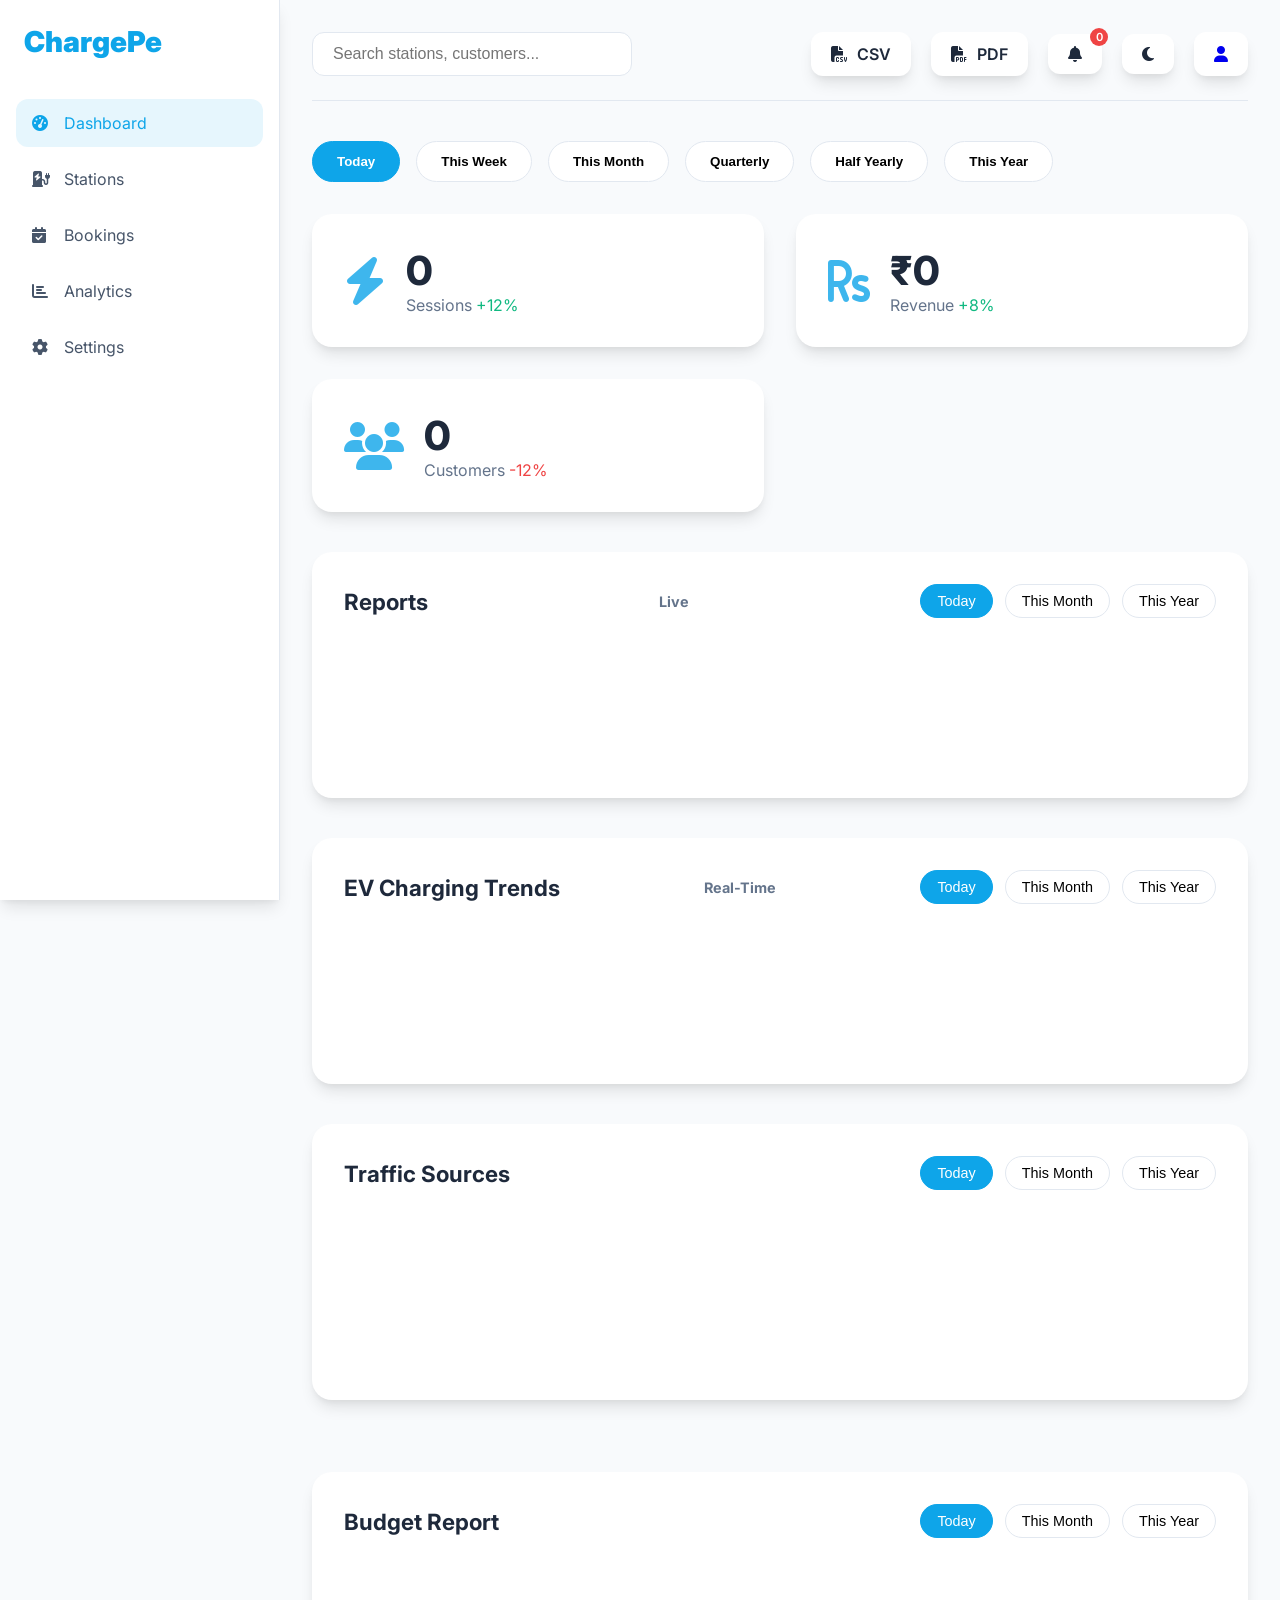
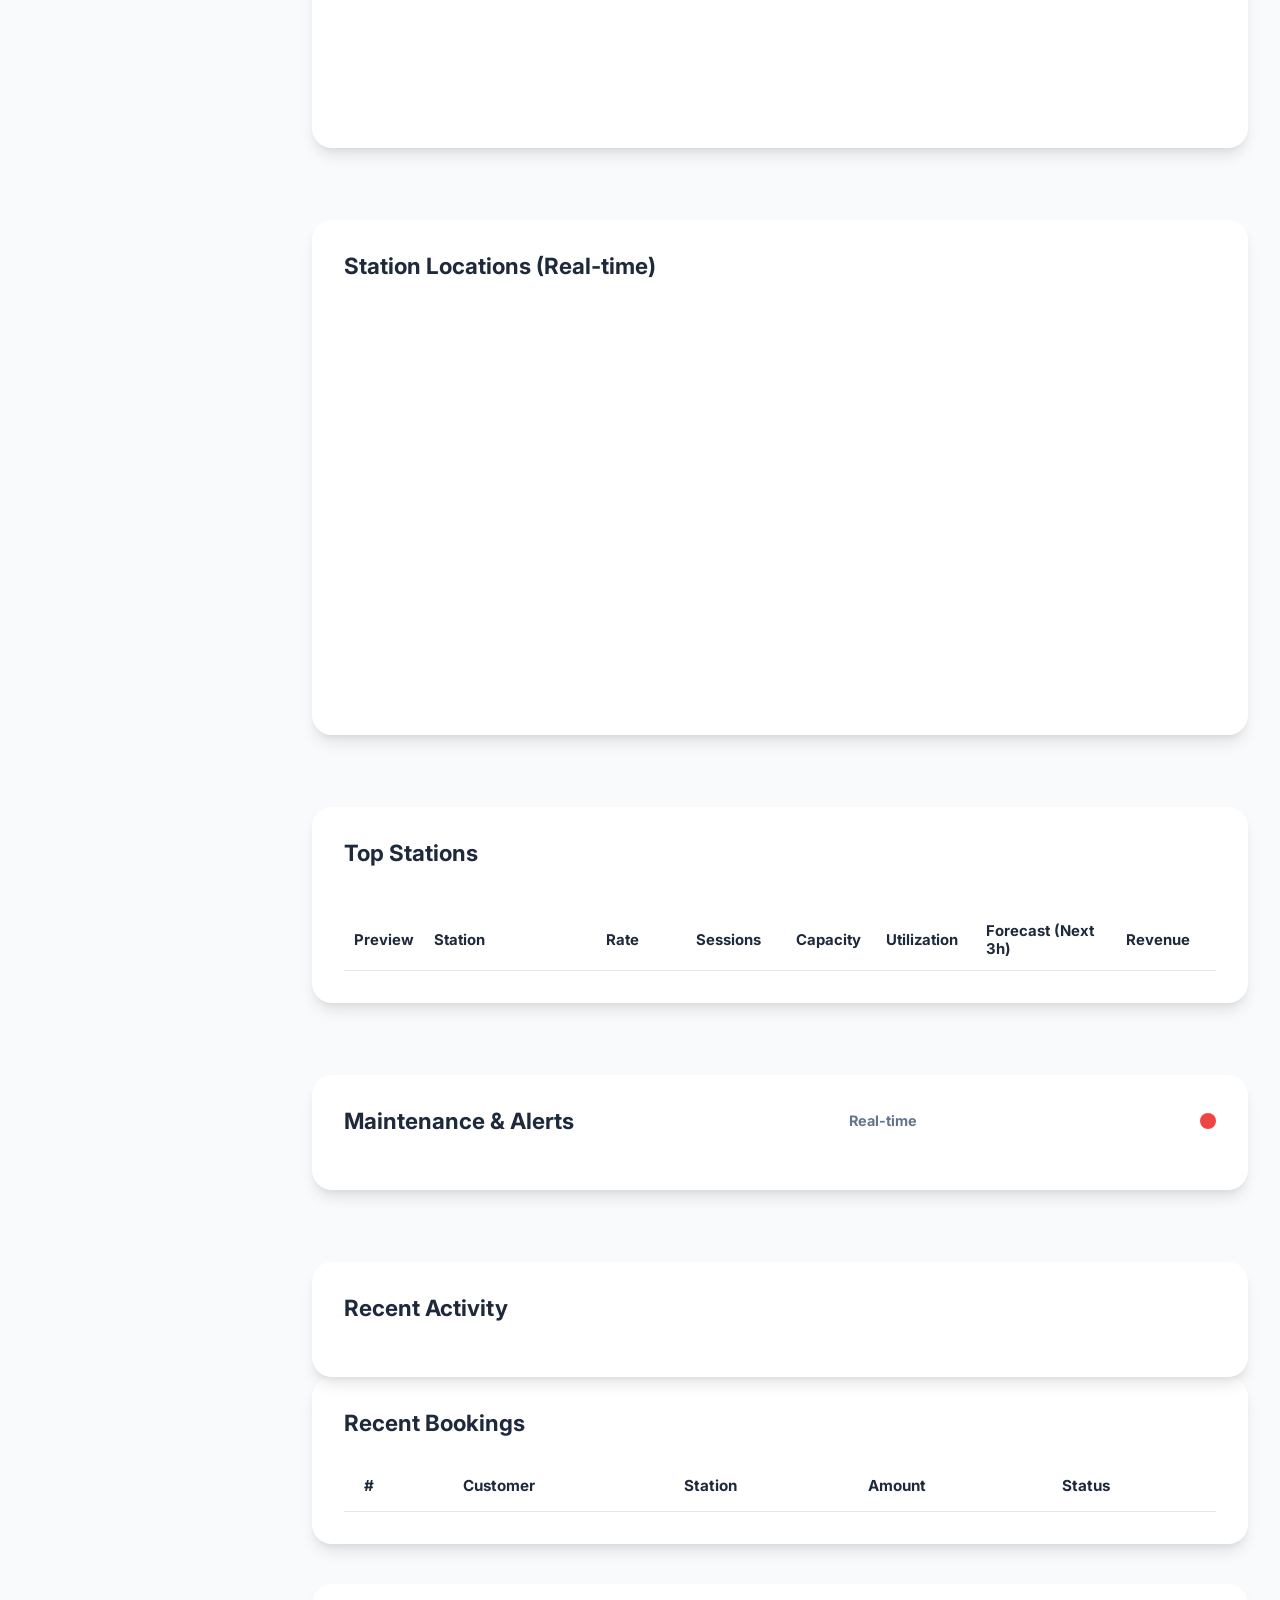
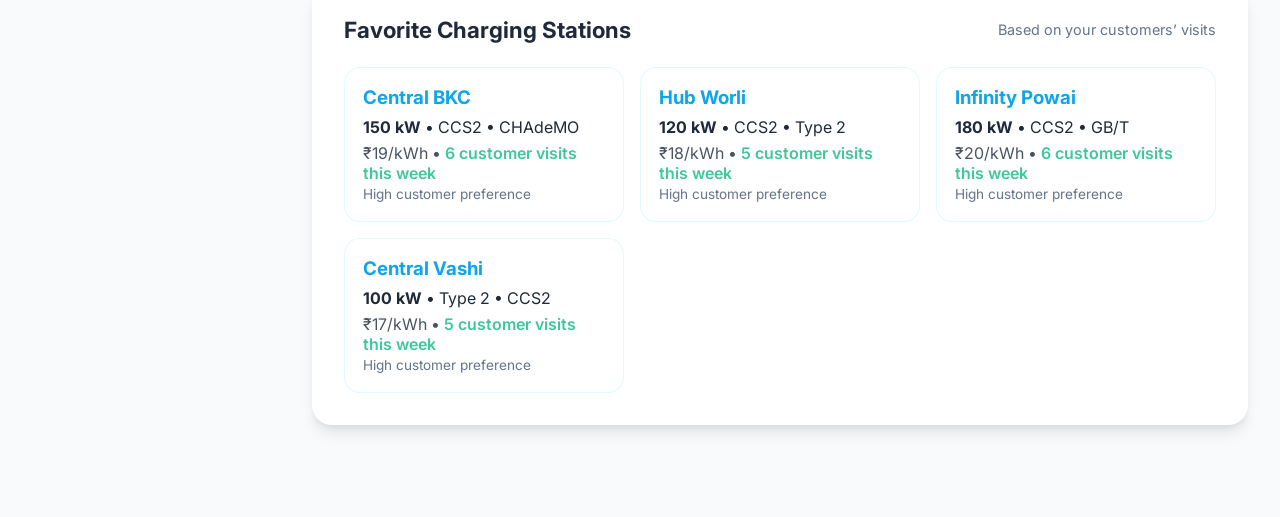
==== commit c4997f4d: "Update" ====
--- a/dashboard.html
+++ b/dashboard.html
@@ -447,6 +447,32 @@
 
         td img {
             border-radius: 8px;
+        }
+
+        .bookmarks-grid {
+            display: grid;
+            gap: 16px;
+            grid-template-columns: repeat(auto-fit, minmax(280px, 1fr));
+        }
+
+        .bookmark-card {
+            background: var(--card);
+            backdrop-filter: blur(20px);
+            padding: 18px;
+            border-radius: 16px;
+            border: 1px solid rgba(0, 212, 255, 0.12);
+            transition: transform 0.3s;
+        }
+
+        .bookmark-card:hover {
+            transform: translateY(-6px);
+        }
+
+        .empty {
+            text-align: center;
+            color: #888;
+            padding: 40px 20px;
+            font-size: 1.1rem;
         }
 
         /* Top Stations Specific Styling */
@@ -689,9 +715,23 @@
                 <tbody id="recentBookingsBody"></tbody>
             </table>
         </div>
-    </div>
-
-    <!-- Booking Popup -->
+
+        <!-- Favorite Charging Stations – Now properly placed & styled -->
+        <div class="chart-container" style="margin-bottom: 60px;">
+            <div class="chart-title">
+                Favorite Charging Stations
+                <span style="font-size:0.9rem;color:var(--muted);font-weight:400;margin-left:8px;">
+                    Based on your customers’ visits
+                </span>
+            </div>
+            <div id="bookmarksContainer" class="bookmarks-grid">
+                <!-- Populated by JavaScript below -->
+                <div class="empty">No bookmarked or frequently visited stations yet</div>
+            </div>
+        </div>
+    </div> <!-- End of .main-content -->
+
+    <!-- Booking Popup remains at the very end (fixed position) -->
     <div id="bookingPopup">
         <h3>New Booking Request</h3>
         <img id="popupStationImg" src="" class="popup-station-img" alt="Station">
@@ -1432,6 +1472,38 @@
         // Initial render
         renderMaintenanceAlerts();
     </script>
+
+  <script>
+    // === Hardcoded Favorite Charging Stations (Admin View) ===
+    document.addEventListener('DOMContentLoaded', () => {
+        const favoriteStations = [
+            { name: "Central BKC", visits: 6, power: 150, price: 19, protocols: ["CCS2", "CHAdeMO"] },
+            { name: "Hub Worli", visits: 5, power: 120, price: 18, protocols: ["CCS2", "Type 2"] },
+            { name: "Infinity Powai", visits: 6, power: 180, price: 20, protocols: ["CCS2", "GB/T"] },
+            { name: "Central Vashi", visits: 5, power: 100, price: 17, protocols: ["Type 2", "CCS2"] }
+        ];
+
+        const container = document.getElementById('bookmarksContainer');
+        
+        container.innerHTML = favoriteStations.map(st => `
+            <div class="bookmark-card">
+                <h3 style="margin-bottom:8px; font-weight:700; color:var(--primary);">
+                    ${st.name}
+                </h3>
+                <p><strong>${st.power} kW</strong> • ${st.protocols.join(' • ')}</p>
+                <p style="opacity:0.8; margin-top:6px;">
+                    ₹${st.price}/kWh • 
+                    <span style="color:#10b981; font-weight:600;">
+                        ${st.visits} customer visit${st.visits > 1 ? 's' : ''} this week
+                    </span>
+                </p>
+                <small style="color:var(--muted); font-size:0.85rem;">
+                    High customer preference
+                </small>
+            </div>
+        `).join('');
+    });
+</script>
 </body>
 
 </html>
